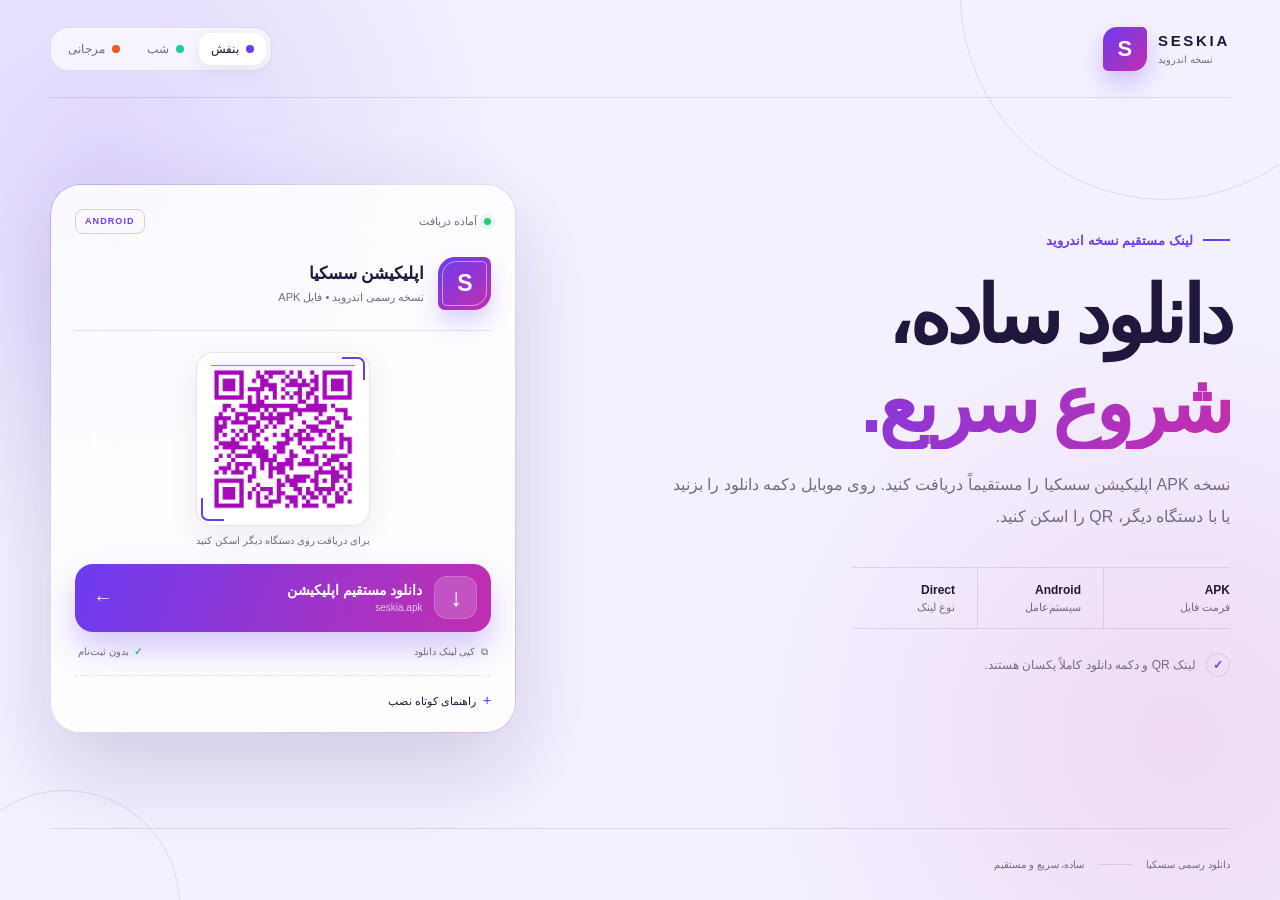
==== seskia-netlify/index.html @ c7fea2a6 "Add Seskia Netlify download site" ====
<!doctype html>
<html lang="fa" dir="rtl">
  <head>
    <meta charset="UTF-8" />
    <meta name="viewport" content="width=device-width, initial-scale=1.0" />
    <meta name="theme-color" content="#6c3cf0" />
    <meta name="description" content="دانلود مستقیم نسخه اندروید اپلیکیشن سسکیا" />
    <title>دانلود سریع اپلیکیشن</title>
    <link rel="stylesheet" href="assets/styles.css" />
  </head>
  <body>
    <main class="site-shell" data-theme="violet">
      <div class="ambient ambient-one"></div>
      <div class="ambient ambient-two"></div>

      <header class="topbar">
        <a class="brand" href="#top" aria-label="صفحه دانلود سسکیا">
          <span class="brand-mark">S</span>
          <span><strong>SESKIA</strong><small>نسخه اندروید</small></span>
        </a>
        <div class="theme-picker" role="group" aria-label="انتخاب ظاهر دمو">
          <button class="active" type="button" data-select-theme="violet" aria-pressed="true"><i class="theme-dot violet"></i>بنفش</button>
          <button type="button" data-select-theme="night" aria-pressed="false"><i class="theme-dot night"></i>شب</button>
          <button type="button" data-select-theme="sunset" aria-pressed="false"><i class="theme-dot sunset"></i>مرجانی</button>
        </div>
      </header>

      <section class="hero" id="top">
        <div class="hero-copy">
          <div class="eyebrow"><span></span>لینک مستقیم نسخه اندروید</div>
          <h1>دانلود ساده،<em>شروع سریع.</em></h1>
          <p>نسخه APK اپلیکیشن سسکیا را مستقیماً دریافت کنید. روی موبایل دکمه دانلود را بزنید یا با دستگاه دیگر، QR را اسکن کنید.</p>
          <div class="feature-line" aria-label="مشخصات دانلود">
            <span><b>APK</b>فرمت فایل</span>
            <span><b>Android</b>سیستم‌عامل</span>
            <span><b>Direct</b>نوع لینک</span>
          </div>
          <div class="desktop-note"><span class="note-icon">✓</span>لینک QR و دکمه دانلود کاملاً یکسان هستند.</div>
        </div>

        <article class="download-card" aria-label="باکس دانلود اپلیکیشن">
          <div class="card-head">
            <div><span class="live-dot"></span>آماده دریافت</div>
            <span class="android-badge">ANDROID</span>
          </div>
          <div class="app-info">
            <div class="app-icon" aria-hidden="true"><span>S</span></div>
            <div><h2>اپلیکیشن سسکیا</h2><p>نسخه رسمی اندروید • فایل APK</p></div>
          </div>
          <div class="qr-panel">
            <div class="qr-frame"><img src="assets/qr-download.png" alt="QR دانلود مستقیم اپلیکیشن سسکیا" /><div class="scan-line" aria-hidden="true"></div></div>
            <p>برای دریافت روی دستگاه دیگر اسکن کنید</p>
          </div>
          <a class="download-button" href="http://143.14.59.50/seskia.apk">
            <span class="button-icon">↓</span>
            <span><b>دانلود مستقیم اپلیکیشن</b><small>seskia.apk</small></span>
            <span class="button-arrow">←</span>
          </a>
          <div class="card-actions">
            <button type="button" id="copy-link"><span>⧉</span><span class="copy-label">کپی لینک دانلود</span></button>
            <span class="secure-note">بدون ثبت‌نام</span>
          </div>
          <details class="install-help">
            <summary>راهنمای کوتاه نصب</summary>
            <p>پس از دریافت فایل، آن را باز کنید. اگر اندروید درخواست مجوز نصب از این منبع را نمایش داد، فقط برای مرورگر فعلی مجوز را فعال کنید.</p>
          </details>
        </article>
      </section>

      <footer><span>دانلود رسمی سسکیا</span><span class="footer-line"></span><span>ساده، سریع و مستقیم</span></footer>
    </main>

    <script src="assets/app.js"></script>
  </body>
</html>
---- seskia-netlify/assets/styles.css ----
:root {
  --font-fa: Tahoma, "Segoe UI", Arial, sans-serif;
}

* {
  box-sizing: border-box;
}

html {
  scroll-behavior: smooth;
}

body {
  margin: 0;
  background: #f4f1ff;
  color: #1d1534;
  font-family: var(--font-fa);
}

button,
a,
summary {
  -webkit-tap-highlight-color: transparent;
}

button,
a {
  font: inherit;
}

.site-shell {
  --bg: #f4f1ff;
  --surface: rgba(255, 255, 255, 0.84);
  --surface-solid: #ffffff;
  --ink: #21163c;
  --muted: #726b82;
  --line: rgba(62, 38, 103, 0.12);
  --accent: #6c3cf0;
  --accent-2: #c12faf;
  --accent-soft: #eee8ff;
  --button-ink: #ffffff;
  --shadow: 0 36px 90px rgba(72, 43, 127, 0.2);
  min-height: 100vh;
  overflow: hidden;
  position: relative;
  background:
    radial-gradient(circle at 8% 18%, color-mix(in srgb, var(--accent) 15%, transparent), transparent 26rem),
    radial-gradient(circle at 92% 82%, color-mix(in srgb, var(--accent-2) 12%, transparent), transparent 28rem),
    var(--bg);
  color: var(--ink);
  transition: color 300ms ease, background 300ms ease;
}

.site-shell[data-theme="night"] {
  --bg: #07141f;
  --surface: rgba(12, 34, 49, 0.8);
  --surface-solid: #0d2230;
  --ink: #effffc;
  --muted: #9aafb7;
  --line: rgba(159, 221, 213, 0.15);
  --accent: #35d2b1;
  --accent-2: #5181ff;
  --accent-soft: #123a42;
  --button-ink: #062119;
  --shadow: 0 36px 100px rgba(0, 0, 0, 0.44);
}

.site-shell[data-theme="sunset"] {
  --bg: #fff7ed;
  --surface: rgba(255, 255, 255, 0.88);
  --surface-solid: #ffffff;
  --ink: #351612;
  --muted: #83635b;
  --line: rgba(115, 48, 21, 0.12);
  --accent: #e95718;
  --accent-2: #d52776;
  --accent-soft: #ffeadc;
  --button-ink: #ffffff;
  --shadow: 0 36px 90px rgba(140, 58, 27, 0.18);
}

.ambient {
  position: absolute;
  border: 1px solid var(--line);
  border-radius: 50%;
  pointer-events: none;
}

.ambient-one {
  width: 410px;
  height: 410px;
  top: -210px;
  right: -90px;
}

.ambient-two {
  width: 230px;
  height: 230px;
  bottom: -120px;
  left: -50px;
}

.topbar,
.hero,
footer {
  width: min(1180px, calc(100% - 48px));
  margin-inline: auto;
  position: relative;
  z-index: 2;
}

.topbar {
  min-height: 98px;
  display: flex;
  align-items: center;
  justify-content: space-between;
  border-bottom: 1px solid var(--line);
}

.brand {
  display: inline-flex;
  align-items: center;
  gap: 11px;
  color: inherit;
  text-decoration: none;
  direction: ltr;
}

.brand-mark {
  width: 44px;
  height: 44px;
  display: grid;
  place-items: center;
  background: linear-gradient(135deg, var(--accent), var(--accent-2));
  color: var(--button-ink);
  border-radius: 14px 5px 14px 5px;
  font: 800 22px/1 "Segoe UI", sans-serif;
  box-shadow: 0 12px 25px color-mix(in srgb, var(--accent) 28%, transparent);
}

.brand > span:last-child {
  display: flex;
  flex-direction: column;
  align-items: flex-start;
  line-height: 1.1;
}

.brand strong {
  letter-spacing: 0.18em;
  font: 800 15px/1.2 "Segoe UI", sans-serif;
}

.brand small {
  margin-top: 4px;
  color: var(--muted);
  font-size: 10px;
  direction: rtl;
}

.theme-picker {
  display: flex;
  padding: 5px;
  gap: 3px;
  background: color-mix(in srgb, var(--surface-solid) 68%, transparent);
  border: 1px solid var(--line);
  border-radius: 18px;
  backdrop-filter: blur(16px);
}

.theme-picker button {
  border: 0;
  border-radius: 13px;
  padding: 9px 12px;
  background: transparent;
  color: var(--muted);
  cursor: pointer;
  display: inline-flex;
  align-items: center;
  gap: 7px;
  font-size: 12px;
  transition: 180ms ease;
}

.theme-picker button.active {
  color: var(--ink);
  background: var(--surface-solid);
  box-shadow: 0 5px 18px rgba(29, 20, 48, 0.08);
}

.theme-dot {
  width: 8px;
  height: 8px;
  border-radius: 50%;
  background: #6c3cf0;
}

.theme-dot.night { background: #23c8a7; }
.theme-dot.sunset { background: #ec5b1d; }

.hero {
  min-height: calc(100vh - 170px);
  padding: 56px 0 66px;
  display: grid;
  grid-template-columns: minmax(0, 1.03fr) minmax(400px, 0.77fr);
  gap: clamp(50px, 7vw, 100px);
  align-items: center;
}

.hero-copy {
  padding-bottom: 12px;
}

.eyebrow {
  display: inline-flex;
  align-items: center;
  gap: 10px;
  color: var(--accent);
  font-size: 13px;
  font-weight: 700;
}

.eyebrow span {
  width: 27px;
  height: 2px;
  background: currentColor;
}

.hero h1 {
  margin: 24px 0 20px;
  max-width: 580px;
  font-size: clamp(49px, 6.2vw, 83px);
  line-height: 1.12;
  letter-spacing: -0.055em;
  font-weight: 900;
}

.hero h1 em {
  display: block;
  color: transparent;
  background: linear-gradient(100deg, var(--accent), var(--accent-2));
  background-clip: text;
  -webkit-background-clip: text;
  font-style: normal;
}

.hero-copy > p {
  margin: 0;
  max-width: 570px;
  color: var(--muted);
  font-size: 16px;
  line-height: 2;
}

.feature-line {
  margin-top: 34px;
  display: flex;
  gap: 0;
  border-block: 1px solid var(--line);
  width: fit-content;
}

.feature-line span {
  min-width: 126px;
  padding: 15px 0 14px 30px;
  color: var(--muted);
  font-size: 11px;
}

.feature-line span + span {
  border-right: 1px solid var(--line);
  padding-right: 22px;
}

.feature-line b {
  display: block;
  margin-bottom: 3px;
  color: var(--ink);
  font: 700 12px/1.2 "Segoe UI", sans-serif;
}

.desktop-note {
  margin-top: 24px;
  display: flex;
  align-items: center;
  gap: 10px;
  color: var(--muted);
  font-size: 12px;
}

.note-icon {
  width: 24px;
  height: 24px;
  display: grid;
  place-items: center;
  border: 1px solid var(--line);
  border-radius: 50%;
  color: var(--accent);
  font-weight: 900;
}

.download-card {
  position: relative;
  border: 1px solid var(--line);
  background: var(--surface);
  backdrop-filter: blur(26px);
  padding: 24px;
  border-radius: 30px;
  box-shadow: var(--shadow);
}

.download-card::before {
  content: "";
  position: absolute;
  inset: -1px;
  border-radius: inherit;
  padding: 1px;
  background: linear-gradient(130deg, color-mix(in srgb, var(--accent) 35%, transparent), transparent 40%, color-mix(in srgb, var(--accent-2) 25%, transparent));
  -webkit-mask: linear-gradient(#fff 0 0) content-box, linear-gradient(#fff 0 0);
  -webkit-mask-composite: xor;
  mask-composite: exclude;
  pointer-events: none;
}

.card-head,
.app-info,
.card-actions {
  display: flex;
  align-items: center;
  justify-content: space-between;
}

.card-head {
  color: var(--muted);
  font-size: 11px;
}

.card-head > div {
  display: inline-flex;
  align-items: center;
  gap: 7px;
}

.live-dot {
  width: 7px;
  height: 7px;
  border-radius: 50%;
  background: #28c978;
  box-shadow: 0 0 0 4px rgba(40, 201, 120, 0.12);
}

.android-badge {
  color: var(--accent);
  font: 700 9px/1 "Segoe UI", sans-serif;
  letter-spacing: 0.12em;
  border: 1px solid color-mix(in srgb, var(--accent) 26%, transparent);
  padding: 7px 9px;
  border-radius: 8px;
}

.app-info {
  justify-content: flex-start;
  gap: 14px;
  padding: 23px 0 20px;
  border-bottom: 1px solid var(--line);
}

.app-icon {
  width: 53px;
  height: 53px;
  flex: 0 0 53px;
  border-radius: 17px 7px 17px 7px;
  padding: 4px;
  background: linear-gradient(145deg, var(--accent), var(--accent-2));
  box-shadow: 0 13px 22px color-mix(in srgb, var(--accent) 22%, transparent);
}

.app-icon span {
  width: 100%;
  height: 100%;
  display: grid;
  place-items: center;
  border: 1px solid rgba(255, 255, 255, 0.48);
  border-radius: 14px 5px 14px 5px;
  color: #fff;
  font: 900 23px/1 "Segoe UI", sans-serif;
}

.app-info h2 {
  margin: 0 0 7px;
  font-size: 17px;
}

.app-info p {
  margin: 0;
  color: var(--muted);
  font-size: 11px;
}

.qr-panel {
  padding: 21px 0 18px;
  text-align: center;
}

.qr-frame {
  width: 174px;
  height: 174px;
  margin-inline: auto;
  padding: 9px;
  position: relative;
  overflow: hidden;
  background: #fff;
  border: 1px solid var(--line);
  border-radius: 17px;
  box-shadow: 0 10px 30px rgba(32, 17, 56, 0.08);
}

.qr-frame::before,
.qr-frame::after {
  content: "";
  position: absolute;
  width: 21px;
  height: 21px;
  z-index: 2;
  pointer-events: none;
}

.qr-frame::before {
  top: 4px;
  right: 4px;
  border-top: 2px solid var(--accent);
  border-right: 2px solid var(--accent);
  border-radius: 0 7px 0 0;
}

.qr-frame::after {
  bottom: 4px;
  left: 4px;
  border-bottom: 2px solid var(--accent);
  border-left: 2px solid var(--accent);
  border-radius: 0 0 0 7px;
}

.qr-frame img {
  width: 100%;
  height: 100%;
  display: block;
  object-fit: contain;
  border-radius: 9px;
}

.scan-line {
  position: absolute;
  inset-inline: 14px;
  top: 12px;
  height: 1px;
  background: var(--accent);
  box-shadow: 0 0 10px var(--accent);
  opacity: 0.68;
  animation: scan 3.4s ease-in-out infinite;
}

@keyframes scan {
  0%, 100% { transform: translateY(0); opacity: 0; }
  12%, 88% { opacity: 0.68; }
  50% { transform: translateY(144px); }
}

.qr-panel p {
  margin: 9px 0 0;
  color: var(--muted);
  font-size: 10px;
}

.download-button {
  width: 100%;
  min-height: 68px;
  padding: 11px 14px;
  display: grid;
  grid-template-columns: 43px 1fr 24px;
  align-items: center;
  gap: 12px;
  border-radius: 18px;
  color: var(--button-ink);
  background: linear-gradient(110deg, var(--accent), var(--accent-2));
  box-shadow: 0 17px 32px color-mix(in srgb, var(--accent) 28%, transparent);
  text-decoration: none;
  transition: transform 180ms ease, box-shadow 180ms ease;
}

.download-button:hover {
  transform: translateY(-2px);
  box-shadow: 0 22px 40px color-mix(in srgb, var(--accent) 34%, transparent);
}

.download-button:active {
  transform: translateY(0) scale(0.99);
}

.button-icon {
  width: 43px;
  height: 43px;
  display: grid;
  place-items: center;
  border-radius: 13px;
  background: rgba(255, 255, 255, 0.17);
  border: 1px solid rgba(255, 255, 255, 0.18);
  font-size: 25px;
  transition: transform 220ms ease;
}

.downloading .button-icon {
  animation: bounceArrow 650ms ease infinite alternate;
}

@keyframes bounceArrow {
  to { transform: translateY(5px); }
}

.download-button > span:nth-child(2) {
  display: flex;
  flex-direction: column;
  gap: 4px;
}

.download-button b {
  font-size: 14px;
}

.download-button small {
  opacity: 0.7;
  direction: ltr;
  text-align: right;
  font: 500 10px/1.2 "Segoe UI", sans-serif;
}

.button-arrow {
  font-size: 20px;
  opacity: 0.82;
}

.card-actions {
  padding: 14px 3px 0;
  color: var(--muted);
  font-size: 10px;
}

.card-actions button {
  padding: 0;
  border: 0;
  background: transparent;
  color: var(--muted);
  cursor: pointer;
  display: flex;
  align-items: center;
  gap: 6px;
  font-size: 10px;
}

.card-actions button:hover {
  color: var(--accent);
}

.secure-note::before {
  content: "✓";
  color: #25ba70;
  margin-left: 5px;
  font-weight: 900;
}

.install-help {
  margin-top: 17px;
  padding-top: 15px;
  border-top: 1px dashed var(--line);
  color: var(--muted);
}

.install-help summary {
  cursor: pointer;
  list-style: none;
  color: var(--ink);
  font-size: 11px;
}

.install-help summary::before {
  content: "+";
  color: var(--accent);
  margin-left: 7px;
  font-size: 15px;
}

.install-help[open] summary::before { content: "−"; }

.install-help p {
  margin: 10px 0 0;
  font-size: 10px;
  line-height: 1.9;
}

footer {
  min-height: 72px;
  display: flex;
  align-items: center;
  gap: 14px;
  color: var(--muted);
  border-top: 1px solid var(--line);
  font-size: 10px;
}

.footer-line {
  width: 34px;
  height: 1px;
  background: var(--line);
}

@media (max-width: 900px) {
  .hero {
    grid-template-columns: 1fr;
    gap: 45px;
    max-width: 650px;
  }

  .hero-copy {
    text-align: center;
  }

  .eyebrow,
  .feature-line,
  .desktop-note {
    margin-inline: auto;
  }

  .hero h1,
  .hero-copy > p {
    margin-inline: auto;
  }
}

@media (max-width: 600px) {
  .topbar,
  .hero,
  footer {
    width: min(100% - 28px, 520px);
  }

  .topbar {
    min-height: 82px;
    align-items: center;
  }

  .brand-mark {
    width: 38px;
    height: 38px;
    border-radius: 12px 4px 12px 4px;
  }

  .brand small,
  .theme-picker button {
    display: none;
  }

  .theme-picker {
    gap: 5px;
    padding: 7px;
    border-radius: 15px;
  }

  .theme-picker button {
    width: 25px;
    height: 25px;
    padding: 0;
    border-radius: 9px;
  }

  .theme-picker button .theme-dot {
    width: 10px;
    height: 10px;
    margin: auto;
  }

  .theme-picker button.active {
    display: grid;
  }

  .theme-picker button:not(.active) {
    display: grid;
  }

  .hero {
    padding: 40px 0 46px;
    gap: 34px;
  }

  .hero h1 {
    margin: 18px auto 16px;
    font-size: clamp(42px, 14vw, 62px);
  }

  .hero-copy > p {
    font-size: 13px;
    line-height: 1.9;
  }

  .feature-line {
    width: 100%;
    justify-content: center;
  }

  .feature-line span {
    min-width: 0;
    flex: 1;
    padding: 13px 4px;
  }

  .feature-line span + span {
    padding-right: 4px;
  }

  .desktop-note {
    justify-content: center;
  }

  .download-card {
    padding: 19px;
    border-radius: 25px;
  }

  .qr-frame {
    width: 154px;
    height: 154px;
  }

  @keyframes scan {
    0%, 100% { transform: translateY(0); opacity: 0; }
    12%, 88% { opacity: 0.68; }
    50% { transform: translateY(124px); }
  }

  footer {
    justify-content: center;
  }
}

@media (prefers-reduced-motion: reduce) {
  *, *::before, *::after {
    scroll-behavior: auto !important;
    animation-duration: 0.01ms !important;
    animation-iteration-count: 1 !important;
    transition-duration: 0.01ms !important;
  }
}
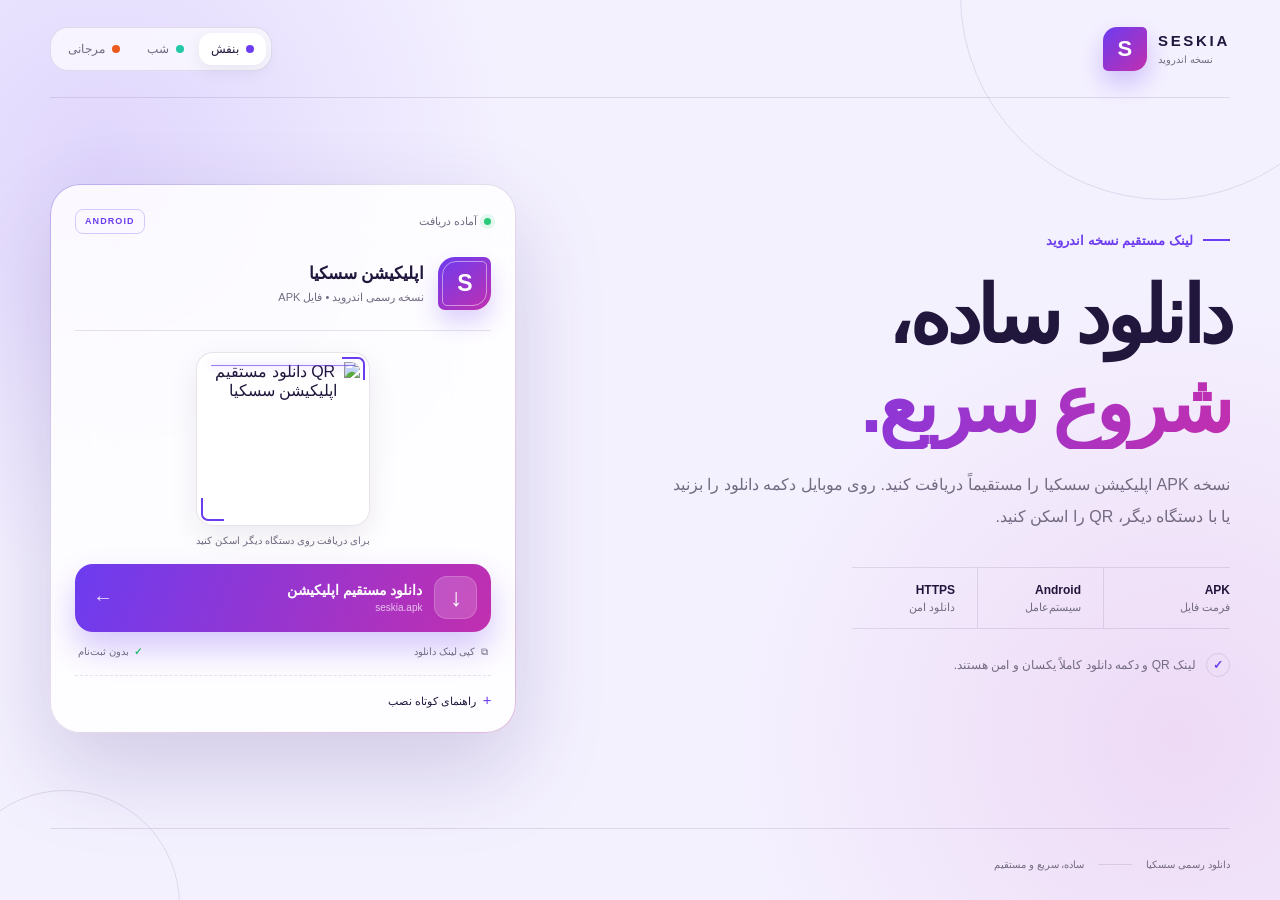
==== commit 19650de8: "Fix Seskia HTTPS download and QR" ====
--- a/seskia-netlify/index.html
+++ b/seskia-netlify/index.html
@@ -33,9 +33,9 @@
           <div class="feature-line" aria-label="مشخصات دانلود">
             <span><b>APK</b>فرمت فایل</span>
             <span><b>Android</b>سیستم‌عامل</span>
-            <span><b>Direct</b>نوع لینک</span>
+            <span><b>HTTPS</b>دانلود امن</span>
           </div>
-          <div class="desktop-note"><span class="note-icon">✓</span>لینک QR و دکمه دانلود کاملاً یکسان هستند.</div>
+          <div class="desktop-note"><span class="note-icon">✓</span>لینک QR و دکمه دانلود کاملاً یکسان و امن هستند.</div>
         </div>
 
         <article class="download-card" aria-label="باکس دانلود اپلیکیشن">
@@ -48,10 +48,10 @@
             <div><h2>اپلیکیشن سسکیا</h2><p>نسخه رسمی اندروید • فایل APK</p></div>
           </div>
           <div class="qr-panel">
-            <div class="qr-frame"><img src="assets/qr-download.png" alt="QR دانلود مستقیم اپلیکیشن سسکیا" /><div class="scan-line" aria-hidden="true"></div></div>
+            <div class="qr-frame"><img src="assets/qr-download.svg" alt="QR دانلود مستقیم اپلیکیشن سسکیا" width="512" height="512" /><div class="scan-line" aria-hidden="true"></div></div>
             <p>برای دریافت روی دستگاه دیگر اسکن کنید</p>
           </div>
-          <a class="download-button" href="http://143.14.59.50/seskia.apk">
+          <a class="download-button" href="https://seskia.online/download.php">
             <span class="button-icon">↓</span>
             <span><b>دانلود مستقیم اپلیکیشن</b><small>seskia.apk</small></span>
             <span class="button-arrow">←</span>
